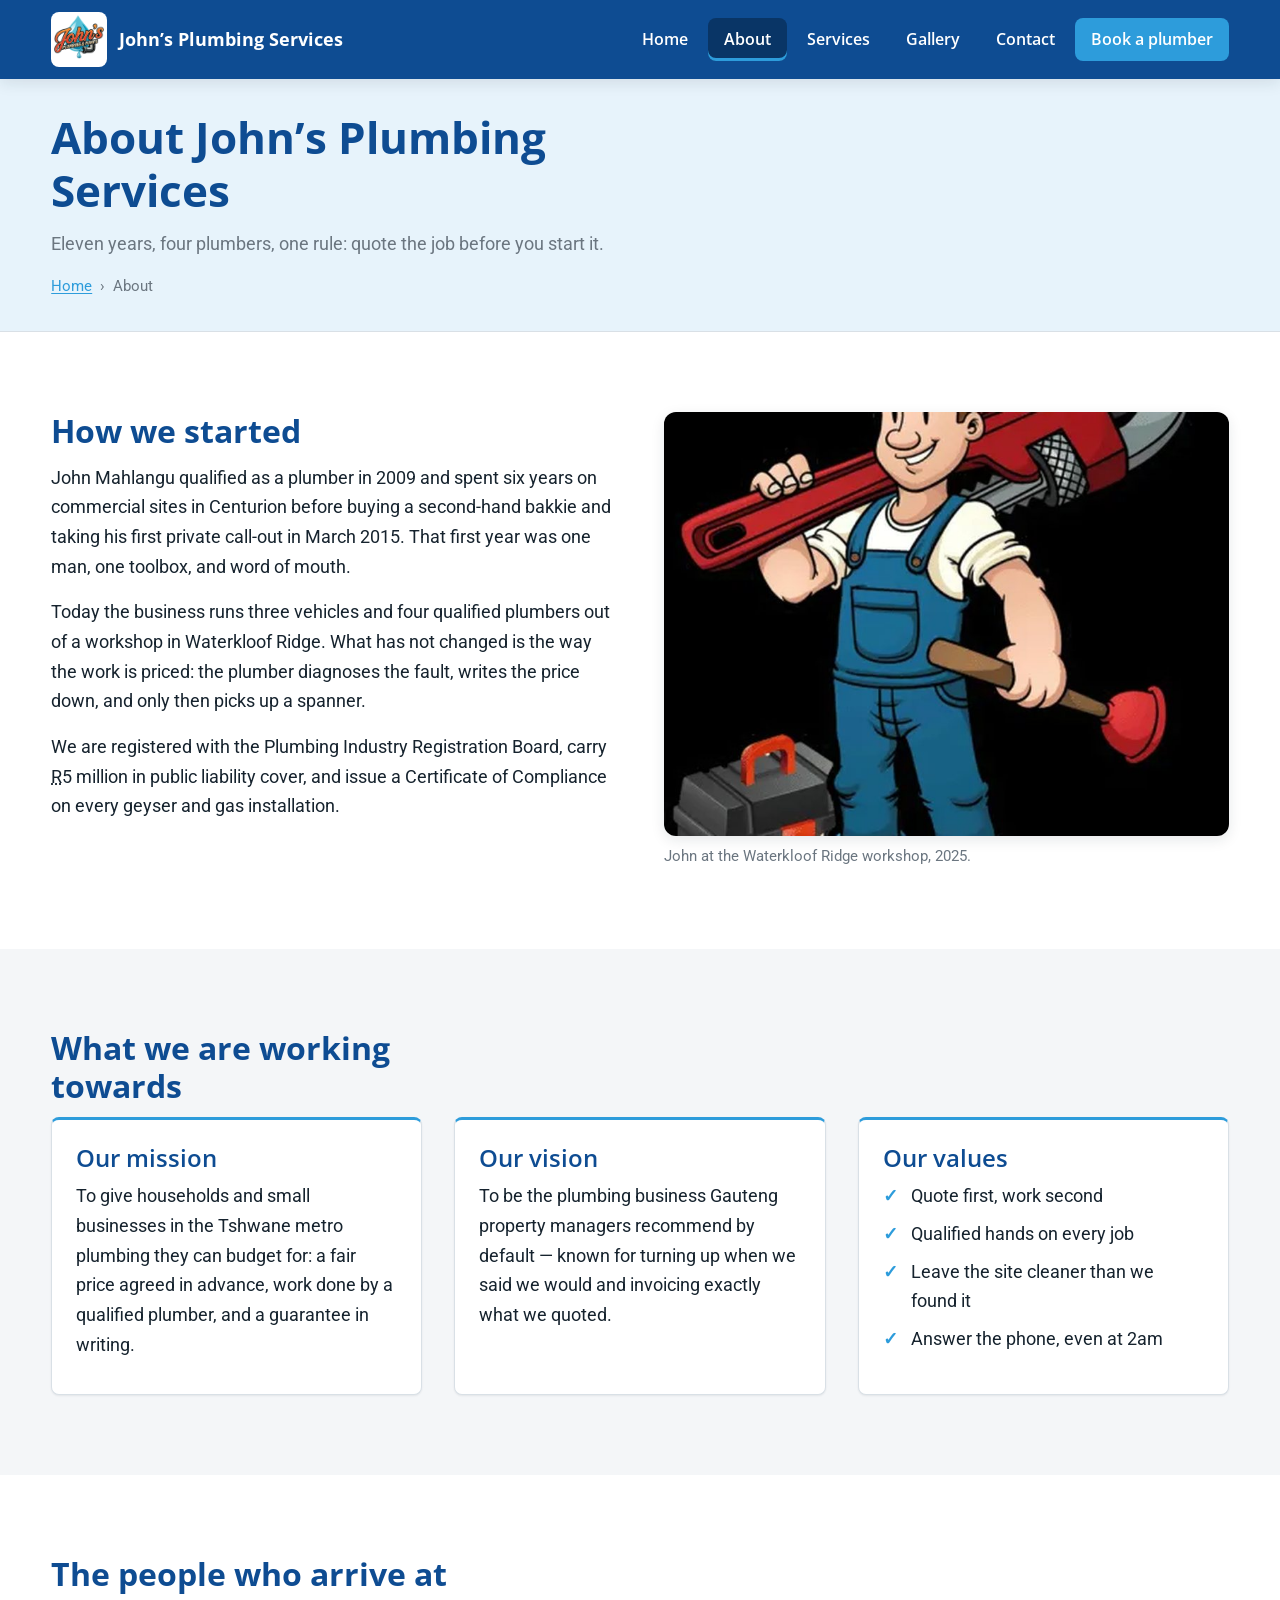
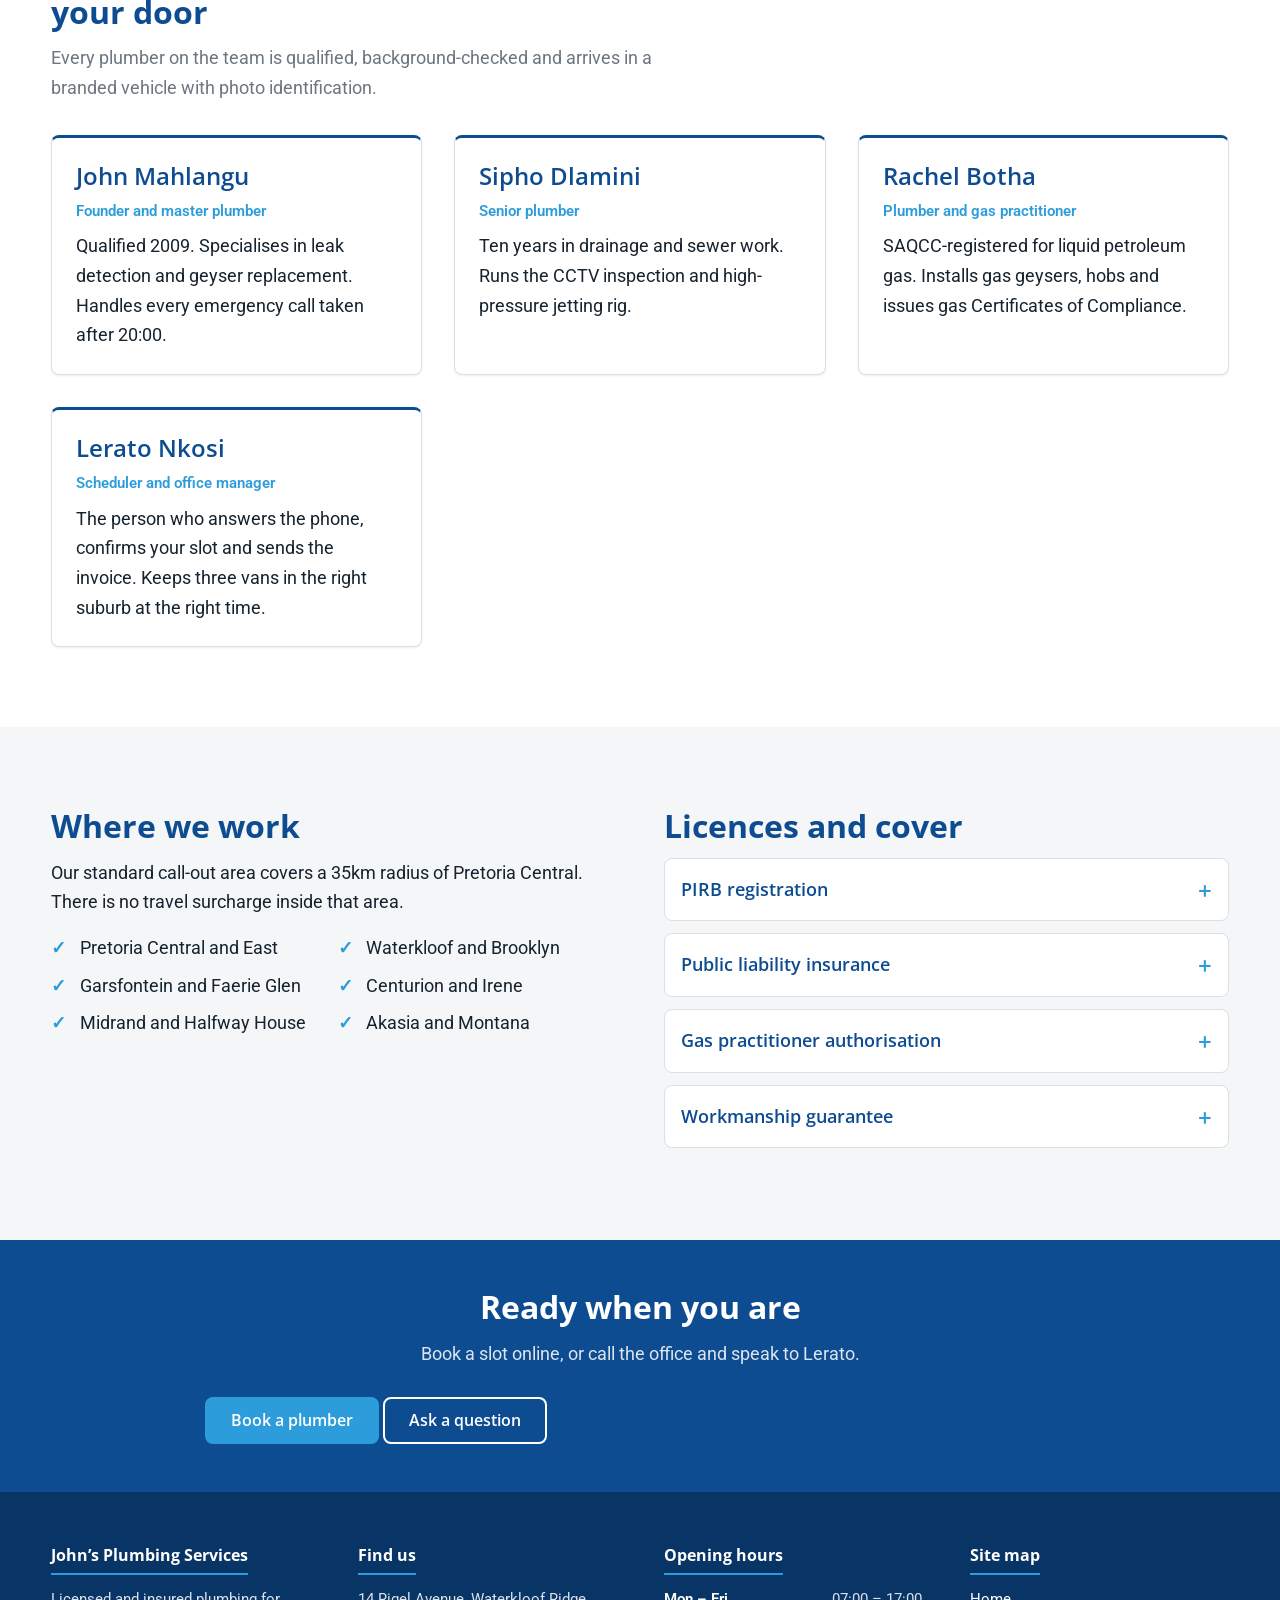
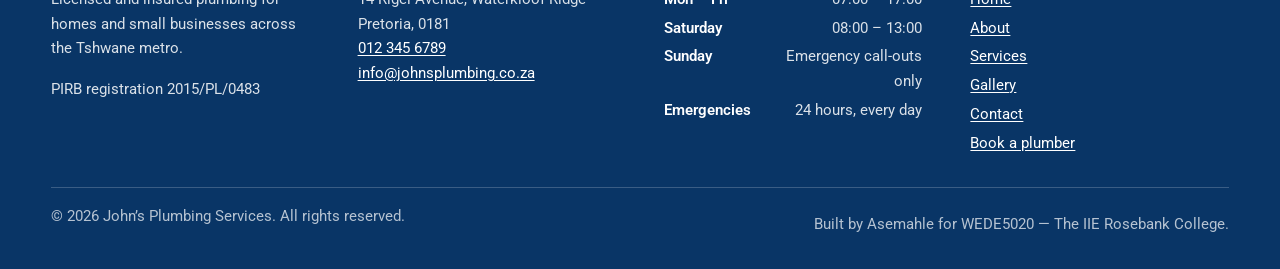
==== about.html @ a4f7cfaf "Fixing File Structure" ====
<!DOCTYPE html>

<html lang="en-ZA">

<head>
  <meta charset="UTF-8">
  <meta name="viewport" content="width=device-width, initial-scale=1.0">

  <!-- Each page gets its OWN description. Duplicate descriptions across pages
       are a common SEO mistake and search engines simply ignore them. -->
  <meta name="description" content="Meet the team behind John's Plumbing Services. A PIRB-registered Pretoria plumbing business trading since 2015, with four qualified plumbers and a written workmanship guarantee.">
  <meta name="keywords" content="about John's Plumbing, PIRB registered plumber, plumbing team Pretoria, qualified plumbers Gauteng">
  <meta name="author" content="John's Plumbing Services">

  <title>About us | John's Plumbing Services</title>

  <link rel="preconnect" href="https://fonts.googleapis.com">
  <link rel="preconnect" href="https://fonts.gstatic.com" crossorigin>
  <link href="https://fonts.googleapis.com/css2?family=Open+Sans:wght@400;600;700&family=Roboto:wght@300;400;500&display=swap" rel="stylesheet">
  <link rel="stylesheet" href="css/style.css">
</head>

<body>

  <a class="skip-link" href="#main-content">Skip to main content</a>

  <!--SITE HEADER-->
  <header class="site-header">
    <div class="wrapper site-header__bar">
      <a class="brand" href="index.html">
        <img class="brand__logo"
             src="images/logo-120.png"
             srcset="images/logo-120.png 120w, images/logo-240.png 240w"
             sizes="(min-width: 48em) 4rem, 3rem"
             width="120" height="118"
             alt="John's Plumbing Services logo">
        <span class="brand__name">John&rsquo;s Plumbing Services</span>
      </a>

      <input class="nav-toggle" type="checkbox" id="nav-toggle">
      <label class="nav-toggle__btn" for="nav-toggle">
        <span class="nav-toggle__bars" aria-hidden="true"></span>
        <span class="nav-toggle__text">Menu</span>
      </label>

      <nav class="site-nav" aria-label="Main navigation">
        <ul class="site-nav__list">
          <li><a class="site-nav__link" href="index.html">Home</a></li>
          <li><a class="site-nav__link is-current" href="about.html" aria-current="page">About</a></li>
          <li><a class="site-nav__link" href="services.html">Services</a></li>
          <li><a class="site-nav__link" href="gallery.html">Gallery</a></li>
          <li><a class="site-nav__link" href="contact.html">Contact</a></li>
          <li><a class="site-nav__link site-nav__link--cta" href="booking.html">Book a plumber</a></li>
        </ul>
      </nav>
    </div>
  </header>

  <main id="main-content">

    <section class="page-head">
      <div class="wrapper">
        <h1 class="page-head__title">About John&rsquo;s Plumbing Services</h1>
        <p class="page-head__lead">
          Eleven years, four plumbers, one rule: quote the job before you start it.
        </p>


        <nav class="breadcrumb" aria-label="Breadcrumb">
          <ol class="breadcrumb__list">
            <li><a href="index.html">Home</a></li>
            <li aria-current="page">About</li>
          </ol>
        </nav>
      </div>
    </section>

    <!--OUR STORY-->
    <section class="section" aria-labelledby="story-heading">
      <div class="wrapper split">

        <div class="split__text">
          <h2 class="section__heading" id="story-heading">How we started</h2>
          <p>
            John Mahlangu qualified as a plumber in 2009 and spent six years on
            commercial sites in Centurion before buying a second-hand bakkie and
            taking his first private call-out in
            <time datetime="2015-03">March 2015</time>. That first year was one man,
            one toolbox, and word of mouth.
          </p>
          <p>
            Today the business runs three vehicles and four qualified plumbers out
            of a workshop in Waterkloof Ridge. What has not changed is the way the
            work is priced: the plumber diagnoses the fault, writes the price down,
            and only then picks up a spanner.
          </p>
          <p>
            We are registered with the Plumbing Industry Registration Board, carry
            <abbr title="Rand">R</abbr>5 million in public liability cover, and issue a
            Certificate of Compliance on every geyser and gas installation.
          </p>
        </div>

        <figure class="split__media">
          <img src="images/about-team-800.jpg"
               srcset="images/about-team-400.jpg 400w,
                       images/about-team-800.jpg 800w"
               sizes="(min-width: 48em) 45vw, 100vw"
               width="800" height="600"
               loading="lazy"
               alt="John Mahlangu preparing pipe fittings at the workshop bench">
          <figcaption>John at the Waterkloof Ridge workshop, 2025.</figcaption>
        </figure>

      </div>
    </section>

    <!--MISSION, VISION, VALUES-->
    <section class="section section--tinted" aria-labelledby="purpose-heading">
      <div class="wrapper">
        <h2 class="section__heading" id="purpose-heading">What we are working towards</h2>

        <div class="card-grid">

          <article class="card">
            <h3 class="card__title">Our mission</h3>
            <p>
              To give households and small businesses in the Tshwane metro plumbing
              they can budget for: a fair price agreed in advance, work done by a
              qualified plumber, and a guarantee in writing.
            </p>
          </article>

          <article class="card">
            <h3 class="card__title">Our vision</h3>
            <p>
              To be the plumbing business Gauteng property managers recommend by
              default &mdash; known for turning up when we said we would and
              invoicing exactly what we quoted.
            </p>
          </article>

          <article class="card">
            <h3 class="card__title">Our values</h3>
            <!-- A list, because these are discrete items rather than prose. -->
            <ul class="tick-list">
              <li>Quote first, work second</li>
              <li>Qualified hands on every job</li>
              <li>Leave the site cleaner than we found it</li>
              <li>Answer the phone, even at 2am</li>
            </ul>
          </article>

        </div>
      </div>
    </section>

    <!-- THE TEAM Each person is an <article> - a self-contained unit of content.-->
    <section class="section" aria-labelledby="team-heading">
      <div class="wrapper">
        <h2 class="section__heading" id="team-heading">The people who arrive at your door</h2>
        <p class="section__intro">
          Every plumber on the team is qualified, background-checked and arrives in a
          branded vehicle with photo identification.
        </p>

        <div class="card-grid">

          <article class="card card--person">
            <h3 class="card__title">John Mahlangu</h3>
            <p class="card__role">Founder and master plumber</p>
            <p>
              Qualified 2009. Specialises in leak detection and geyser replacement.
              Handles every emergency call taken after 20:00.
            </p>
          </article>

          <article class="card card--person">
            <h3 class="card__title">Sipho Dlamini</h3>
            <p class="card__role">Senior plumber</p>
            <p>
              Ten years in drainage and sewer work. Runs the CCTV inspection and
              high-pressure jetting rig.
            </p>
          </article>

          <article class="card card--person">
            <h3 class="card__title">Rachel Botha</h3>
            <p class="card__role">Plumber and gas practitioner</p>
            <p>
              SAQCC-registered for liquid petroleum gas. Installs gas geysers, hobs
              and issues gas Certificates of Compliance.
            </p>
          </article>

          <article class="card card--person">
            <h3 class="card__title">Lerato Nkosi</h3>
            <p class="card__role">Scheduler and office manager</p>
            <p>
              The person who answers the phone, confirms your slot and sends the
              invoice. Keeps three vans in the right suburb at the right time.
            </p>
          </article>

        </div>
      </div>
    </section>

    <!--SERVICE AREA AND CREDENTIALS-->
    <section class="section section--tinted" aria-labelledby="coverage-heading">
      <div class="wrapper split">

        <div class="split__text">
          <h2 class="section__heading" id="coverage-heading">Where we work</h2>
          <p>
            Our standard call-out area covers a 35km radius of Pretoria Central.
            There is no travel surcharge inside that area.
          </p>
          <ul class="tick-list tick-list--columns">
            <li>Pretoria Central and East</li>
            <li>Waterkloof and Brooklyn</li>
            <li>Garsfontein and Faerie Glen</li>
            <li>Centurion and Irene</li>
            <li>Midrand and Halfway House</li>
            <li>Akasia and Montana</li>
          </ul>
        </div>

        <div class="split__text">
          <h2 class="section__heading">Licences and cover</h2>

          <details class="disclosure">
            <summary>PIRB registration</summary>
            <p>
              Registered with the Plumbing Industry Registration Board under number
              2015/PL/0483. This allows us to issue Certificates of Compliance for
              geyser and water installations, which most household insurers require.
            </p>
          </details>

          <details class="disclosure">
            <summary>Public liability insurance</summary>
            <p>
              R5 million cover through Santam. A certificate is available on request
              and is supplied automatically for body corporate and commercial work.
            </p>
          </details>

          <details class="disclosure">
            <summary>Gas practitioner authorisation</summary>
            <p>
              One team member holds SAQCC Gas authorisation, so LP gas installations
              are signed off legally rather than sub-contracted out.
            </p>
          </details>

          <details class="disclosure">
            <summary>Workmanship guarantee</summary>
            <p>
              Labour on every job is guaranteed for 12 months. Parts carry whatever
              warranty the manufacturer supplies, which we register on your behalf.
            </p>
          </details>
        </div>

      </div>
    </section>

    <!--CLOSING CALL TO ACTION-->
    <section class="cta" aria-labelledby="about-cta-heading">
      <div class="wrapper cta__inner">
        <h2 class="cta__heading" id="about-cta-heading">Ready when you are</h2>
        <p class="cta__text">Book a slot online, or call the office and speak to Lerato.</p>
        <p>
          <a class="button button--primary" href="booking.html">Book a plumber</a>
          <a class="button button--ghost" href="contact.html">Ask a question</a>
        </p>
      </div>
    </section>

  </main>

  <!--  SITE FOOTER   -->
  <footer class="site-footer">
    <div class="wrapper site-footer__grid">

      <div class="site-footer__col">
        <h2 class="site-footer__heading">John&rsquo;s Plumbing Services</h2>
        <p>Licensed and insured plumbing for homes and small businesses across the Tshwane metro.</p>
        <p>PIRB registration 2015/PL/0483</p>
      </div>

      <div class="site-footer__col">
        <h2 class="site-footer__heading">Find us</h2>
        <address class="site-footer__address">
          14 Rigel Avenue, Waterkloof Ridge<br>
          Pretoria, 0181<br>
          <a href="tel:+27123456789">012 345 6789</a><br>
          <a href="mailto:info@johnsplumbing.co.za">info@johnsplumbing.co.za</a>
        </address>
      </div>

      <div class="site-footer__col">
        <h2 class="site-footer__heading">Opening hours</h2>
        <dl class="hours">
          <dt>Mon &ndash; Fri</dt><dd>07:00 &ndash; 17:00</dd>
          <dt>Saturday</dt><dd>08:00 &ndash; 13:00</dd>
          <dt>Sunday</dt><dd>Emergency call-outs only</dd>
          <dt>Emergencies</dt><dd>24 hours, every day</dd>
        </dl>
      </div>

      <div class="site-footer__col">
        <h2 class="site-footer__heading">Site map</h2>
        <nav aria-label="Footer navigation">
          <ul class="site-footer__list">
            <li><a href="index.html">Home</a></li>
            <li><a href="about.html">About</a></li>
            <li><a href="services.html">Services</a></li>
            <li><a href="gallery.html">Gallery</a></li>
            <li><a href="contact.html">Contact</a></li>
            <li><a href="booking.html">Book a plumber</a></li>
          </ul>
        </nav>
      </div>

    </div>

    <div class="wrapper site-footer__legal">
      <p><small>&copy; <time datetime="2026">2026</time> John&rsquo;s Plumbing Services. All rights reserved.</small></p>
      <p><small>Built by Asemahle for WEDE5020 &mdash; The IIE Rosebank College.</small></p>
    </div>
  </footer>

</body>
</html>
---- css/style.css ----
@charset "UTF-8";
/* ==========================================================================
   FILE:      css/style.css
   PROJECT:   John's Plumbing Services - WEDE5020 Portfolio of Evidence
   AUTHOR:    Asemahle
   APPROACH:  Mobile first. The styles outside any media query are the phone
              layout. Media queries then ADD the tablet and desktop layouts on
              top, using min-width. Writing it this way means a phone never
              applies desktop rules it cannot use.

   NAMING CONVENTION (used consistently throughout):
     .block             a standalone component          e.g. .card
     .block__element    a part that belongs to a block  e.g. .card__title
     .block--modifier   a variation of a block          e.g. .button--primary
     .is-state          a temporary state               e.g. .is-current
   Everything is lower case and hyphenated. No IDs are used for styling, so
   specificity stays flat and predictable.

   TABLE OF CONTENTS
     01. CSS reset
     02. Design tokens (custom properties)
     03. Base and typography
     04. Layout helpers
     05. Buttons
     06. Site header and navigation
     07. Page head and breadcrumb
     08. Hero
     09. Notices, callouts and CTA bands
     10. Cards, steps, quotes and lists
     11. Services and tables
     12. Gallery
     13. Forms
     14. Site footer
     15. Breakpoint 36em  - large phones
     16. Breakpoint 48em  - tablets (two columns, horizontal nav)
     17. Breakpoint 64em  - desktop (three columns)
     18. Breakpoint 80em  - wide desktop
     19. Accessibility and print
   ========================================================================== */


/* ==========================================================================
   01. CSS RESET
   Browsers ship with their own default margins, paddings and font sizes, and
   they do not agree with each other. Zeroing them first means the site looks
   the same in Chrome, Firefox, Safari and Edge.
   ========================================================================== */

/* Remove every default margin and padding, then opt back in deliberately. */
*,
*::before,
*::after {
  margin: 0;
  padding: 0;
  /* border-box makes width include padding and border, so a box declared as
     50% wide stays 50% wide once padding is added. Without this, responsive
     percentage layouts overflow constantly. */
  box-sizing: border-box;
}

/* Headings inherit size and weight so a component decides how its own
   headings look, rather than fighting the browser default. */
h1, h2, h3, h4, h5, h6 {
  font-size: inherit;
  font-weight: inherit;
}

/* Lists used for navigation should not show bullets. Content lists get their
   markers back explicitly in section 10. */
ul, ol {
  list-style: none;
}

/* Images are inline by default, which leaves a mysterious gap underneath.
   Making them block and max-width:100% is the single most useful responsive
   image rule there is. */
img,
picture,
video,
svg {
  display: block;
  max-width: 100%;
  height: auto;
}

/* Form controls do not inherit fonts by default; make them match the page. */
input,
button,
textarea,
select {
  font: inherit;
  color: inherit;
}

/* Tables collapse their double borders and fill their container. */
table {
  border-collapse: collapse;
  width: 100%;
}

/* Remove the browser's default fieldset border; we style it ourselves. */
fieldset {
  border: 0;
}

html {
  /* Smooth scrolling for the in-page "jump to" links on the services page,
     plus scroll-padding so a jumped-to heading is not hidden behind the
     sticky header. */
  scroll-behavior: smooth;
  scroll-padding-top: 6rem;
  /* 100% of the browser's own font size = 16px by default. Setting it as a
     percentage rather than a fixed pixel value respects a user who has made
     their browser text larger. Every rem below is measured from here. */
  font-size: 100%;
  -webkit-text-size-adjust: 100%;
}


/* ==========================================================================
   02. DESIGN TOKENS
   Every colour, font and spacing value the site uses is declared once here as
   a custom property. Changing the brand blue becomes a one-line edit instead
   of a find-and-replace across 900 lines.
   ========================================================================== */

:root {
  /* --- Brand colours, taken from the approved website proposal ----------- */
  --colour-navy:        #0e4c92;   /* trust, professionalism - primary brand */
  --colour-navy-dark:   #093566;   /* hover states and footer depth         */
  --colour-blue:        #2d9cdb;   /* accent, links, active states          */
  --colour-blue-light:  #e7f3fb;   /* tinted panels                         */
  --colour-white:       #ffffff;
  --colour-grey:        #6b7680;   /* steel grey - secondary text           */
  --colour-grey-light:  #f4f6f8;   /* section backgrounds                   */
  --colour-grey-line:   #d9e0e6;   /* borders and rules                     */
  --colour-ink:         #16232e;   /* body text - softer than pure black    */
  --colour-alert:       #b3261e;   /* emergency and errors                  */
  --colour-alert-tint:  #fdeceb;

  /* --- Typography -------------------------------------------------------- */
  --font-heading: "Open Sans", "Segoe UI", Arial, sans-serif;
  --font-body:    "Roboto", "Helvetica Neue", Arial, sans-serif;

  /* A modular type scale. Every size is in rem so it scales with the user's
     browser setting. clamp() lets a size grow between a minimum and a maximum
     as the viewport widens, which removes several media queries. */
  --size-xs:   0.8125rem;  /* 13px - fine print          */
  --size-sm:   0.9375rem;  /* 15px - captions, hints     */
  --size-base: 1rem;       /* 16px - body text           */
  --size-md:   1.125rem;   /* 18px - lead paragraphs     */
  --size-lg:   clamp(1.25rem, 1.1rem + 0.7vw, 1.5rem);
  --size-xl:   clamp(1.5rem, 1.25rem + 1.2vw, 2rem);
  --size-2xl:  clamp(1.875rem, 1.4rem + 2.2vw, 2.75rem);

  --leading-tight: 1.2;
  --leading-body:  1.65;

  /* --- Spacing scale ----------------------------------------------------- */
  --space-2xs: 0.25rem;
  --space-xs:  0.5rem;
  --space-sm:  0.75rem;
  --space-md:  1rem;
  --space-lg:  1.5rem;
  --space-xl:  2rem;
  --space-2xl: 3rem;
  --space-3xl: 4rem;

  /* --- Layout ------------------------------------------------------------ */
  --wrapper-max: 75rem;     /* 1200px at the default font size */
  --radius-sm:   0.25rem;
  --radius-md:   0.5rem;
  --radius-lg:   0.75rem;

  /* --- Effects ----------------------------------------------------------- */
  --shadow-sm: 0 1px 2px rgba(22, 35, 46, 0.08);
  --shadow-md: 0 4px 14px rgba(22, 35, 46, 0.10);
  --shadow-lg: 0 12px 28px rgba(22, 35, 46, 0.14);
  --transition: 180ms ease;
}


/* ==========================================================================
   03. BASE AND TYPOGRAPHY
   Default styles that apply to the whole site before any component runs.
   ========================================================================== */

body {
  font-family: var(--font-body);
  font-size: var(--size-base);
  line-height: var(--leading-body);
  color: var(--colour-ink);
  background-color: var(--colour-white);
  /* A sticky footer: the body fills at least the viewport height so short
     pages do not leave the footer floating halfway up the screen. */
  min-height: 100vh;
  display: flex;
  flex-direction: column;
}

/* main grows to fill whatever space is left between header and footer. */
main {
  flex: 1 0 auto;
}

/* --- Headings ------------------------------------------------------------
   All headings share one family and a tight line height. Individual sizes are
   set by the component that owns them, so a card title and a page title can
   both be <h3> yet look correctly different. */
h1, h2, h3, h4, h5, h6 {
  font-family: var(--font-heading);
  font-weight: 700;
  line-height: var(--leading-tight);
  color: var(--colour-navy);
  /* Keeps long headings from stretching past a comfortable reading width.
     ch is a relative unit equal to the width of the "0" character. */
  max-width: 26ch;
}

h1 { font-size: var(--size-2xl); }
h2 { font-size: var(--size-xl); }
h3 { font-size: var(--size-lg); font-weight: 600; }
h4 { font-size: var(--size-md); font-weight: 600; }

/* --- Body text ----------------------------------------------------------- */
p {
  margin-bottom: var(--space-md);
  /* Around 65 characters per line is the comfortable reading measure. */
  max-width: 65ch;
}

p:last-child {
  margin-bottom: 0;
}

strong { font-weight: 600; }
em     { font-style: italic; }

small {
  font-size: var(--size-sm);
  color: var(--colour-grey);
}

abbr[title] {
  text-decoration: underline dotted;
  cursor: help;
}

/* --- Links --------------------------------------------------------------- */
a {
  color: var(--colour-blue);
  text-decoration: underline;
  /* Moves the underline clear of descenders like g and y. */
  text-underline-offset: 0.15em;
  transition: color var(--transition);
}

a:hover {
  color: var(--colour-navy);
}

/* :focus-visible shows an outline for keyboard users but not for mouse
   clicks, which is the modern, well-behaved focus style. */
a:focus-visible,
button:focus-visible,
input:focus-visible,
select:focus-visible,
textarea:focus-visible,
summary:focus-visible {
  outline: 3px solid var(--colour-blue);
  outline-offset: 2px;
  border-radius: var(--radius-sm);
}

/* --- Skip link -----------------------------------------------------------
   Sits off-screen until a keyboard user tabs to it, then slides into view. */
.skip-link {
  position: absolute;
  top: -100%;
  left: var(--space-md);
  z-index: 200;
  padding: var(--space-sm) var(--space-md);
  background-color: var(--colour-navy);
  color: var(--colour-white);
  text-decoration: none;
  border-radius: 0 0 var(--radius-md) var(--radius-md);
  transition: top var(--transition);
}

.skip-link:focus {
  top: 0;
  color: var(--colour-white);
}


/* ==========================================================================
   04. LAYOUT HELPERS
   Two small utilities that every section reuses.
   ========================================================================== */

/* .wrapper centres content and stops it stretching to the full width of a
   large monitor, where lines would become unreadably long.
   Width is a percentage so the side gutter scales with the screen. */
.wrapper {
  width: 90%;
  max-width: var(--wrapper-max);
  margin-left: auto;
  margin-right: auto;
}

/* .section is the standard vertical rhythm between blocks of content. */
.section {
  padding-top: var(--space-2xl);
  padding-bottom: var(--space-2xl);
}

.section--tinted {
  background-color: var(--colour-grey-light);
}

.section__heading {
  margin-bottom: var(--space-sm);
}

.section__intro {
  color: var(--colour-grey);
  font-size: var(--size-md);
  margin-bottom: var(--space-xl);
}

.section__more,
.section__note {
  margin-top: var(--space-xl);
}

/* .split is the two-column text-and-media pattern used on About and Gallery.
   It is a single column here (mobile) and becomes two columns at 48em. */
.split {
  display: grid;
  gap: var(--space-xl);
}

.split__media img {
  width: 100%;
  border-radius: var(--radius-lg);
  box-shadow: var(--shadow-md);
}

.split__media figcaption,
.hero__caption {
  margin-top: var(--space-xs);
  font-size: var(--size-sm);
  color: var(--colour-grey);
}


/* ==========================================================================
   05. BUTTONS
   One base class plus three modifiers. Buttons are styled on both <a> and
   <button> so a link and a form control can look identical.
   ========================================================================== */

.button {
  display: inline-block;
  padding: 0.75em 1.5em;         /* em, so padding scales with the font size */
  border: 2px solid transparent;
  border-radius: var(--radius-md);
  font-family: var(--font-heading);
  font-size: var(--size-base);
  font-weight: 600;
  line-height: 1.2;
  text-align: center;
  text-decoration: none;
  cursor: pointer;
  transition: background-color var(--transition),
              color var(--transition),
              border-color var(--transition);
}

.button + .button {
  margin-top: var(--space-sm);
}

.button--primary {
  background-color: var(--colour-navy);
  border-color: var(--colour-navy);
  color: var(--colour-white);
}

.button--primary:hover {
  background-color: var(--colour-navy-dark);
  border-color: var(--colour-navy-dark);
  color: var(--colour-white);
}

.button--ghost {
  background-color: transparent;
  border-color: var(--colour-navy);
  color: var(--colour-navy);
}

.button--ghost:hover {
  background-color: var(--colour-navy);
  color: var(--colour-white);
}

.button--alert {
  background-color: var(--colour-alert);
  border-color: var(--colour-alert);
  color: var(--colour-white);
}

.button--alert:hover {
  background-color: #8c1d17;
  border-color: #8c1d17;
  color: var(--colour-white);
}


/* ==========================================================================
   06. SITE HEADER AND NAVIGATION
   On a phone the menu is hidden behind a button. The button is a <label>
   linked to a hidden checkbox, and the :checked state opens the menu - no
   JavaScript is involved.
   ========================================================================== */

.site-header {
  position: sticky;      /* the header stays visible while the page scrolls */
  top: 0;
  z-index: 100;
  background-color: var(--colour-navy);
  box-shadow: var(--shadow-md);
}

.site-header__bar {
  display: flex;
  flex-wrap: wrap;
  align-items: center;
  justify-content: space-between;
  gap: var(--space-sm);
  padding-top: var(--space-sm);
  padding-bottom: var(--space-sm);
}

/* --- Brand --------------------------------------------------------------- */
.brand {
  display: flex;
  align-items: center;
  gap: var(--space-sm);
  text-decoration: none;
  color: var(--colour-white);
}

.brand__logo {
  width: 3rem;           /* rem keeps the logo in proportion to the text */
  height: auto;
  background-color: var(--colour-white);
  border-radius: var(--radius-md);
  padding: 0.2rem;
}

.brand__name {
  font-family: var(--font-heading);
  font-size: var(--size-base);
  font-weight: 700;
  line-height: 1.15;
  max-width: 9ch;        /* wraps to two short lines on a narrow phone */
}

/* --- The hidden checkbox that stores the open/closed state ---------------- */
.nav-toggle {
  /* Not display:none, because a hidden checkbox must stay focusable for
     keyboard users. Clipping it to a single pixel hides it visually while
     leaving it in the accessibility tree. */
  position: absolute;
  width: 1px;
  height: 1px;
  overflow: hidden;
  clip-path: inset(50%);
  white-space: nowrap;
}

/* --- The hamburger button ------------------------------------------------ */
.nav-toggle__btn {
  display: flex;
  align-items: center;
  gap: var(--space-xs);
  padding: var(--space-xs) var(--space-sm);
  border: 2px solid rgba(255, 255, 255, 0.5);
  border-radius: var(--radius-md);
  color: var(--colour-white);
  font-family: var(--font-heading);
  font-size: var(--size-sm);
  font-weight: 600;
  cursor: pointer;
}

/* The three bars are drawn with one element and two pseudo-elements. */
.nav-toggle__bars,
.nav-toggle__bars::before,
.nav-toggle__bars::after {
  display: block;
  width: 1.25rem;
  height: 2px;
  background-color: currentColor;
  transition: transform var(--transition), background-color var(--transition);
}

.nav-toggle__bars {
  position: relative;
}

.nav-toggle__bars::before,
.nav-toggle__bars::after {
  content: "";
  position: absolute;
  left: 0;
}

.nav-toggle__bars::before { top: -6px; }
.nav-toggle__bars::after  { top:  6px; }

/* When the checkbox is checked, turn the hamburger into a cross.
   The ~ combinator reaches forward from the checkbox to a later sibling. */
.nav-toggle:checked ~ .nav-toggle__btn .nav-toggle__bars {
  background-color: transparent;
}

.nav-toggle:checked ~ .nav-toggle__btn .nav-toggle__bars::before {
  transform: translateY(6px) rotate(45deg);
}

.nav-toggle:checked ~ .nav-toggle__btn .nav-toggle__bars::after {
  transform: translateY(-6px) rotate(-45deg);
}

/* Show the focus ring on the label when the hidden checkbox is focused. */
.nav-toggle:focus-visible ~ .nav-toggle__btn {
  outline: 3px solid var(--colour-white);
  outline-offset: 2px;
}

/* --- The menu itself: closed by default on mobile ------------------------- */
.site-nav {
  /* flex-basis 100% forces the nav onto its own line below the brand. */
  flex-basis: 100%;
  display: none;
}

.nav-toggle:checked ~ .site-nav {
  display: block;
}

.site-nav__list {
  display: flex;
  flex-direction: column;       /* SINGLE COLUMN stack on small screens */
  gap: var(--space-2xs);
  padding-top: var(--space-sm);
  padding-bottom: var(--space-sm);
  border-top: 1px solid rgba(255, 255, 255, 0.25);
}

.site-nav__link {
  display: block;
  padding: var(--space-sm) var(--space-md);
  border-radius: var(--radius-md);
  color: var(--colour-white);
  font-family: var(--font-heading);
  font-weight: 600;
  text-decoration: none;
  transition: background-color var(--transition);
}

.site-nav__link:hover {
  background-color: var(--colour-navy-dark);
  color: var(--colour-white);
}

/* The current page is marked with a bar as well as a background colour, so it
   is still obvious to a colour-blind user. */
.site-nav__link.is-current {
  background-color: var(--colour-navy-dark);
  box-shadow: inset 3px 0 0 var(--colour-blue);
  color: var(--colour-white);
}

/* The booking link is the primary action, so it is visually promoted. */
.site-nav__link--cta {
  background-color: var(--colour-blue);
  color: var(--colour-white);
}

.site-nav__link--cta:hover {
  background-color: var(--colour-white);
  color: var(--colour-navy);
}


/* ==========================================================================
   07. PAGE HEAD AND BREADCRUMB
   The banner that opens every page except the home page.
   ========================================================================== */

.page-head {
  background-color: var(--colour-blue-light);
  padding-top: var(--space-xl);
  padding-bottom: var(--space-xl);
  border-bottom: 1px solid var(--colour-grey-line);
}

.page-head__title {
  max-width: 20ch;
}

.page-head__lead {
  margin-top: var(--space-sm);
  font-size: var(--size-md);
  color: var(--colour-grey);
}

.breadcrumb {
  margin-top: var(--space-md);
}

.breadcrumb__list {
  display: flex;
  flex-wrap: wrap;
  gap: var(--space-xs);
  font-size: var(--size-sm);
  color: var(--colour-grey);
}

/* A separator drawn in CSS rather than typed into the HTML, because it is
   decoration and should not be read aloud by a screen reader. */
.breadcrumb__list li + li::before {
  content: "\203A";           /* a single right angle quote */
  margin-right: var(--space-xs);
  color: var(--colour-grey);
}


/* ==========================================================================
   08. HERO
   Stacked on mobile; becomes a two-column grid at 64em.
   ========================================================================== */

.hero {
  background: linear-gradient(180deg, var(--colour-blue-light), var(--colour-white));
  padding-top: var(--space-2xl);
  padding-bottom: var(--space-2xl);
}

.hero__grid {
  display: grid;
  gap: var(--space-xl);
  align-items: center;
}

.hero__heading {
  max-width: 18ch;
}

.hero__lead {
  margin-top: var(--space-md);
  font-size: var(--size-md);
  color: var(--colour-grey);
}

.hero__actions {
  margin-top: var(--space-lg);
  display: flex;
  flex-direction: column;
  gap: var(--space-sm);
  max-width: none;
}

/* Reset the stacking margin from .button + .button inside this flex row. */
.hero__actions .button + .button {
  margin-top: 0;
}

.hero__trust {
  margin-top: var(--space-lg);
  display: grid;
  gap: var(--space-xs);
  font-size: var(--size-sm);
  color: var(--colour-navy);
}

.hero__trust li {
  padding-left: 1.5em;
  position: relative;
}

.hero__trust li::before {
  content: "\2713";           /* tick mark */
  position: absolute;
  left: 0;
  color: var(--colour-blue);
  font-weight: 700;
}

.hero__media img {
  width: 100%;
  border-radius: var(--radius-lg);
  box-shadow: var(--shadow-lg);
}


/* ==========================================================================
   09. NOTICES, CALLOUTS AND CTA BANDS
   ========================================================================== */

.notice {
  background-color: var(--colour-alert-tint);
  border-top: 1px solid #f3c9c6;
  border-bottom: 1px solid #f3c9c6;
  padding-top: var(--space-lg);
  padding-bottom: var(--space-lg);
}

.notice__inner {
  display: grid;
  gap: var(--space-md);
  align-items: center;
}

.notice__text {
  color: #7a1a14;
  max-width: 60ch;
}

.callout {
  margin-top: var(--space-lg);
  padding: var(--space-lg);
  background-color: var(--colour-blue-light);
  border-left: 4px solid var(--colour-blue);
  border-radius: 0 var(--radius-md) var(--radius-md) 0;
}

.callout__title {
  margin-bottom: var(--space-xs);
  font-size: var(--size-base);
}

.cta {
  background-color: var(--colour-navy);
  padding-top: var(--space-2xl);
  padding-bottom: var(--space-2xl);
  color: var(--colour-white);
}

.cta__inner {
  text-align: center;
}

.cta__heading {
  color: var(--colour-white);
  max-width: 24ch;
  margin-left: auto;
  margin-right: auto;
}

.cta__text {
  margin-top: var(--space-sm);
  margin-left: auto;
  margin-right: auto;
  color: rgba(255, 255, 255, 0.85);
}

/* Inside the dark band the ghost button needs light borders to stay legible. */
.cta .button--ghost {
  border-color: var(--colour-white);
  color: var(--colour-white);
}

.cta .button--ghost:hover {
  background-color: var(--colour-white);
  color: var(--colour-navy);
}

.cta .button--primary {
  background-color: var(--colour-blue);
  border-color: var(--colour-blue);
}

.cta .button--primary:hover {
  background-color: var(--colour-white);
  color: var(--colour-navy);
}


/* ==========================================================================
   10. CARDS, STEPS, QUOTES AND LISTS
   .card-grid is the main multi-column device on the site. It is ONE column
   here and gains columns at the 48em and 64em breakpoints.
   ========================================================================== */

.card-grid {
  display: grid;
  grid-template-columns: 1fr;      /* SINGLE COLUMN on phones */
  gap: var(--space-lg);
}

.card {
  padding: var(--space-lg);
  background-color: var(--colour-white);
  border: 1px solid var(--colour-grey-line);
  border-top: 3px solid var(--colour-blue);
  border-radius: var(--radius-md);
  box-shadow: var(--shadow-sm);
  transition: box-shadow var(--transition);
}

.card:hover {
  box-shadow: var(--shadow-md);
}

.card__title {
  margin-bottom: var(--space-xs);
}

.card__role {
  font-size: var(--size-sm);
  font-weight: 600;
  color: var(--colour-blue);
  margin-bottom: var(--space-xs);
}

.card__meta {
  margin-top: var(--space-md);
  font-size: var(--size-sm);
  color: var(--colour-grey);
}

.card__link {
  display: inline-block;
  margin-top: var(--space-sm);
  font-weight: 600;
}

.card--person {
  border-top-color: var(--colour-navy);
}

/* --- Ordered process steps ------------------------------------------------
   The numbers are genuine sequence information, so an <ol> is used and the
   counter is styled rather than replaced. */
.steps {
  counter-reset: step;
  display: grid;
  gap: var(--space-lg);
}

.steps__item {
  counter-increment: step;
  position: relative;
  padding-left: 3rem;
}

.steps__item::before {
  content: counter(step);
  position: absolute;
  left: 0;
  top: 0;
  width: 2.25rem;
  height: 2.25rem;
  display: grid;
  place-items: center;
  border-radius: 50%;
  background-color: var(--colour-navy);
  color: var(--colour-white);
  font-family: var(--font-heading);
  font-weight: 700;
}

.steps__title {
  margin-bottom: var(--space-2xs);
  font-size: var(--size-base);
}

.steps--compact {
  gap: var(--space-md);
}

/* --- Quotations ----------------------------------------------------------- */
.quote {
  padding: var(--space-lg);
  background-color: var(--colour-grey-light);
  border-left: 4px solid var(--colour-blue);
  border-radius: 0 var(--radius-md) var(--radius-md) 0;
}

.quote__body p {
  font-size: var(--size-md);
  font-style: italic;
}

.quote__source {
  margin-top: var(--space-md);
  font-size: var(--size-sm);
  color: var(--colour-grey);
}

.quote__source cite {
  font-style: normal;
  font-weight: 600;
  color: var(--colour-navy);
}

/* --- Tick and cross lists -------------------------------------------------- */
.tick-list {
  display: grid;
  gap: var(--space-xs);
  margin-bottom: var(--space-md);
}

.tick-list li {
  position: relative;
  padding-left: 1.6em;
}

.tick-list li::before {
  content: "\2713";
  position: absolute;
  left: 0;
  color: var(--colour-blue);
  font-weight: 700;
}

.tick-list--cross li::before {
  content: "\2715";
  color: var(--colour-alert);
}

/* --- Native disclosure widget ---------------------------------------------- */
.disclosure {
  border: 1px solid var(--colour-grey-line);
  border-radius: var(--radius-md);
  background-color: var(--colour-white);
  margin-bottom: var(--space-sm);
}

.disclosure summary {
  padding: var(--space-md);
  font-family: var(--font-heading);
  font-weight: 600;
  color: var(--colour-navy);
  cursor: pointer;
  list-style: none;          /* hide the default triangle */
  display: flex;
  justify-content: space-between;
  align-items: center;
  gap: var(--space-sm);
}

/* Safari uses a proprietary pseudo-element for the triangle. */
.disclosure summary::-webkit-details-marker {
  display: none;
}

/* Draw our own plus sign that becomes a minus when the panel is open. */
.disclosure summary::after {
  content: "+";
  font-size: 1.5rem;
  line-height: 1;
  color: var(--colour-blue);
}

.disclosure[open] summary::after {
  content: "\2212";          /* true minus sign */
}

.disclosure p {
  padding: 0 var(--space-md) var(--space-md);
}


/* ==========================================================================
   11. SERVICES AND TABLES
   ========================================================================== */

.jump-nav {
  background-color: var(--colour-navy-dark);
  padding-top: var(--space-md);
  padding-bottom: var(--space-md);
  color: var(--colour-white);
}

.jump-nav__heading {
  font-size: var(--size-sm);
  color: rgba(255, 255, 255, 0.75);
  margin-bottom: var(--space-xs);
}

.jump-nav__list {
  display: flex;
  flex-wrap: wrap;
  gap: var(--space-xs) var(--space-md);
}

.jump-nav__list a {
  color: var(--colour-white);
  font-size: var(--size-sm);
  font-weight: 600;
}

.jump-nav__list a:hover {
  color: var(--colour-blue);
}

/* --- A single service block ------------------------------------------------ */
.service {
  padding-top: var(--space-xl);
  padding-bottom: var(--space-xl);
  border-top: 1px solid var(--colour-grey-line);
  /* scroll-margin stops the sticky header covering the heading when a jump
     link lands on it. */
  scroll-margin-top: 6rem;
}

.service:first-of-type {
  border-top: 0;
  padding-top: 0;
}

.service__title {
  margin-bottom: var(--space-2xs);
}

.service__price {
  display: inline-block;
  margin-bottom: var(--space-md);
  padding: var(--space-2xs) var(--space-sm);
  background-color: var(--colour-blue-light);
  border-radius: var(--radius-sm);
  font-size: var(--size-sm);
  font-weight: 600;
  color: var(--colour-navy);
}

.service__sub {
  margin-top: var(--space-md);
  margin-bottom: var(--space-xs);
  font-size: var(--size-base);
  color: var(--colour-grey);
}

.service__note {
  margin-top: var(--space-md);
  padding: var(--space-sm) var(--space-md);
  background-color: var(--colour-alert-tint);
  border-radius: var(--radius-sm);
  font-size: var(--size-sm);
}

/* --- Price table -----------------------------------------------------------
   Wrapped in .table-scroll so a wide table scrolls sideways inside its own box
   on a phone instead of breaking the whole page layout. */
.table-scroll {
  overflow-x: auto;
  border: 1px solid var(--colour-grey-line);
  border-radius: var(--radius-md);
  background-color: var(--colour-white);
}

.price-table {
  min-width: 34rem;          /* forces the scroll rather than crushing columns */
  font-size: var(--size-sm);
}

.price-table caption {
  padding: var(--space-md);
  text-align: left;
  font-weight: 600;
  color: var(--colour-grey);
}

.price-table th,
.price-table td {
  padding: var(--space-sm) var(--space-md);
  text-align: left;
  border-bottom: 1px solid var(--colour-grey-line);
  vertical-align: top;
}

.price-table thead th {
  background-color: var(--colour-navy);
  color: var(--colour-white);
  font-family: var(--font-heading);
  white-space: nowrap;
}

.price-table tbody th {
  font-weight: 600;
  color: var(--colour-navy);
}

/* Zebra striping makes a long row easier to follow across four columns. */
.price-table tbody tr:nth-child(even) {
  background-color: var(--colour-grey-light);
}

.price-table tbody tr:last-child th,
.price-table tbody tr:last-child td {
  border-bottom: 0;
}


/* ==========================================================================
   12. GALLERY
   ========================================================================== */

.gallery-grid {
  display: grid;
  grid-template-columns: 1fr;     /* SINGLE COLUMN on phones */
  gap: var(--space-lg);
}

.gallery__item {
  background-color: var(--colour-white);
  border: 1px solid var(--colour-grey-line);
  border-radius: var(--radius-md);
  overflow: hidden;               /* clips the image to the rounded corners */
  box-shadow: var(--shadow-sm);
  transition: box-shadow var(--transition);
}

.gallery__item:hover {
  box-shadow: var(--shadow-md);
}

.gallery__item img {
  width: 100%;
  /* aspect-ratio keeps every tile the same shape whatever the source photo,
     so the grid stays even. object-fit crops rather than squashes. */
  aspect-ratio: 3 / 2;
  object-fit: cover;
}

.gallery__caption {
  padding: var(--space-md);
  color: var(--colour-ink);
  font-size: var(--size-base);
  margin-top: 0;
}

.gallery__title {
  font-size: var(--size-base);
  margin-bottom: var(--space-2xs);
}

.gallery__meta {
  margin-top: var(--space-xs);
  font-size: var(--size-sm);
  color: var(--colour-grey);
}


/* ==========================================================================
   13. FORMS
   Single column on mobile. Paired fields sit side by side from 48em upwards.
   ========================================================================== */

.form {
  padding: var(--space-lg);
  background-color: var(--colour-white);
  border: 1px solid var(--colour-grey-line);
  border-radius: var(--radius-lg);
  box-shadow: var(--shadow-sm);
}

.form__intro {
  color: var(--colour-grey);
  font-size: var(--size-sm);
  margin-bottom: var(--space-lg);
}

.form__group {
  padding-bottom: var(--space-lg);
  margin-bottom: var(--space-lg);
  border-bottom: 1px solid var(--colour-grey-line);
}

.form__group:last-of-type {
  border-bottom: 0;
  margin-bottom: 0;
}

.form__legend {
  font-family: var(--font-heading);
  font-size: var(--size-md);
  font-weight: 700;
  color: var(--colour-navy);
  margin-bottom: var(--space-md);
}

/* --- A single field ------------------------------------------------------- */
.field {
  margin-bottom: var(--space-md);
  max-width: none;            /* override the 65ch limit that <p> inherits */
}

.field__label {
  display: block;
  margin-bottom: var(--space-2xs);
  font-weight: 600;
  font-size: var(--size-sm);
  color: var(--colour-navy);
}

.field__input {
  /* 100% width so the control always fills its column, at any screen size. */
  width: 100%;
  padding: 0.7em 0.85em;
  border: 2px solid var(--colour-grey-line);
  border-radius: var(--radius-md);
  background-color: var(--colour-white);
  /* 1rem = 16px, which is the minimum that stops iOS Safari zooming in when
     a field receives focus. Never set form text below 1rem. */
  font-size: var(--size-base);
  transition: border-color var(--transition), box-shadow var(--transition);
}

.field__input:hover {
  border-color: var(--colour-grey);
}

.field__input:focus {
  border-color: var(--colour-blue);
  box-shadow: 0 0 0 3px rgba(45, 156, 219, 0.2);
  outline: none;
}

.field__input--area {
  resize: vertical;           /* users can grow it, but not break the layout */
  min-height: 7rem;
}

.field__hint {
  display: block;
  margin-top: var(--space-2xs);
  font-size: var(--size-xs);
  color: var(--colour-grey);
}

/* Native validation feedback.
   :user-invalid only matches AFTER the user has interacted with the field and
   left it, so an empty form does not greet the visitor in red. Using plain
   :invalid here would flag every required field before anything was typed. */
.field__input:user-invalid {
  border-color: var(--colour-alert);
  background-color: var(--colour-alert-tint);
}

/* --- Checkbox and radio rows ---------------------------------------------- */
.field--check {
  display: flex;
  align-items: flex-start;
  gap: var(--space-sm);
}

.field__check {
  width: 1.15rem;
  height: 1.15rem;
  margin-top: 0.2rem;
  flex-shrink: 0;
  accent-color: var(--colour-navy);
}

.field__label--inline {
  margin-bottom: 0;
  font-weight: 400;
  font-size: var(--size-sm);
  color: var(--colour-ink);
}

.field-set-inner {
  margin-bottom: var(--space-md);
}

.radio-row {
  display: flex;
  flex-direction: column;
  gap: var(--space-xs);
  margin-top: var(--space-2xs);
}

.radio {
  display: flex;
  align-items: center;
  gap: var(--space-xs);
}

.radio input {
  width: 1.15rem;
  height: 1.15rem;
  accent-color: var(--colour-navy);
}

.radio label {
  font-size: var(--size-sm);
}

/* --- Field rows: two fields side by side from 48em ------------------------- */
.field-row {
  display: grid;
  grid-template-columns: 1fr;     /* stacked on phones */
  gap: var(--space-md);
}

.form__actions {
  display: flex;
  flex-direction: column;
  gap: var(--space-sm);
  margin-top: var(--space-lg);
  max-width: none;
}

.form__actions .button + .button {
  margin-top: 0;
}

.form__footnote {
  margin-top: var(--space-md);
}

/* --- Contact and booking page layouts -------------------------------------- */
.contact-layout,
.booking-layout {
  display: grid;
  gap: var(--space-xl);
}

.contact-card {
  padding: var(--space-md);
  margin-bottom: var(--space-md);
  background-color: var(--colour-grey-light);
  border-radius: var(--radius-md);
  font-style: normal;          /* <address> is italic by default; remove it */
}

.contact-card--alert {
  background-color: var(--colour-alert-tint);
  border-left: 4px solid var(--colour-alert);
}

.contact-card__title {
  font-size: var(--size-base);
  margin-bottom: var(--space-xs);
  margin-top: var(--space-lg);
}

.contact-card .contact-card__title {
  margin-top: 0;
}

.contact-card--alert a {
  font-size: var(--size-lg);
  font-weight: 700;
  color: var(--colour-alert);
}

.map-placeholder {
  margin-top: var(--space-lg);
}

.map-placeholder__box {
  display: grid;
  place-items: center;
  /* A percentage height would collapse here because the parent has no fixed
     height, so a minimum height in rem is the reliable choice. */
  min-height: 12rem;
  background-color: var(--colour-blue-light);
  border: 2px dashed var(--colour-blue);
  border-radius: var(--radius-md);
  color: var(--colour-navy);
  text-align: center;
  padding: var(--space-md);
}

.map-placeholder figcaption {
  margin-top: var(--space-xs);
  font-size: var(--size-sm);
  color: var(--colour-grey);
}


/* ==========================================================================
   14. SITE FOOTER
   ========================================================================== */

.site-footer {
  margin-top: auto;               /* pins the footer to the bottom */
  background-color: var(--colour-navy-dark);
  color: rgba(255, 255, 255, 0.85);
  padding-top: var(--space-2xl);
  padding-bottom: var(--space-lg);
}

.site-footer__grid {
  display: grid;
  grid-template-columns: 1fr;     /* SINGLE COLUMN on phones */
  gap: var(--space-xl);
}

.site-footer__heading {
  font-size: var(--size-base);
  color: var(--colour-white);
  margin-bottom: var(--space-sm);
  padding-bottom: var(--space-xs);
  border-bottom: 2px solid var(--colour-blue);
  display: inline-block;
}

.site-footer p,
.site-footer address {
  font-size: var(--size-sm);
  font-style: normal;
  color: rgba(255, 255, 255, 0.85);
}

.site-footer a {
  color: var(--colour-white);
  text-decoration: underline;
}

.site-footer a:hover {
  color: var(--colour-blue);
}

.site-footer__list {
  display: grid;
  gap: var(--space-2xs);
  font-size: var(--size-sm);
}

/* The opening-hours description list: label on the left, value on the right. */
.hours {
  display: grid;
  grid-template-columns: auto 1fr;
  gap: var(--space-2xs) var(--space-md);
  font-size: var(--size-sm);
}

.hours dt {
  font-weight: 600;
  color: var(--colour-white);
}

.hours dd {
  text-align: right;
}

/* A light variant for use on the white contact page. */
.hours--light dt { color: var(--colour-navy); }
.hours--light dd { color: var(--colour-grey); }

.site-footer__legal {
  margin-top: var(--space-xl);
  padding-top: var(--space-md);
  border-top: 1px solid rgba(255, 255, 255, 0.2);
  display: grid;
  gap: var(--space-2xs);
}

.site-footer__legal small {
  color: rgba(255, 255, 255, 0.7);
}


/* ==========================================================================
   15. BREAKPOINT: 36em / 576px - LARGE PHONES
   The first real change: buttons sit side by side instead of stacking, and
   the footer splits into two columns.
   ========================================================================== */

@media screen and (min-width: 36em) {

  .hero__actions,
  .form__actions {
    flex-direction: row;
    flex-wrap: wrap;
  }

  .hero__trust {
    grid-template-columns: repeat(2, 1fr);
  }

  .site-footer__grid {
    grid-template-columns: repeat(2, 1fr);   /* TWO COLUMNS */
  }

  .notice__inner {
    grid-template-columns: 1fr auto;
    gap: var(--space-lg);
  }

}


/* ==========================================================================
   16. BREAKPOINT: 48em / 768px - TABLETS
   The most significant breakpoint. The hamburger disappears and the menu
   becomes a horizontal bar; card grids become two columns; paired form fields
   sit side by side.
   ========================================================================== */

@media screen and (min-width: 48em) {

  /* --- Navigation becomes horizontal ------------------------------------- */
  .nav-toggle__btn {
    display: none;             /* no hamburger needed at this width */
  }

  .site-nav {
    flex-basis: auto;          /* stop forcing a new line */
    display: block;            /* always visible, whatever the checkbox says */
  }

  .site-nav__list {
    flex-direction: row;       /* MULTI-COLUMN: links laid out in a row */
    align-items: center;
    gap: var(--space-2xs);
    padding-top: 0;
    padding-bottom: 0;
    border-top: 0;
  }

  .site-nav__link {
    padding: var(--space-xs) var(--space-sm);
    font-size: var(--size-sm);
  }

  /* On a horizontal bar an underline reads better than a left bar. */
  .site-nav__link.is-current {
    box-shadow: inset 0 -3px 0 var(--colour-blue);
  }

  .brand__logo {
    width: 3.5rem;
  }

  .brand__name {
    font-size: var(--size-md);
    max-width: none;
  }

  /* --- Typography grows slightly ----------------------------------------- */
  body {
    font-size: 1.0625rem;      /* 17px - easier reading on a wider measure */
  }

  /* --- Layout: two columns ----------------------------------------------- */
  .section {
    padding-top: var(--space-3xl);
    padding-bottom: var(--space-3xl);
  }

  .card-grid {
    grid-template-columns: repeat(2, 1fr);
  }

  .gallery-grid {
    grid-template-columns: repeat(2, 1fr);
  }

  .split {
    grid-template-columns: repeat(2, 1fr);
    gap: var(--space-2xl);
    align-items: start;
  }

  .steps {
    grid-template-columns: repeat(2, 1fr);
    gap: var(--space-xl);
  }

  .field-row {
    grid-template-columns: repeat(2, 1fr);
  }

  .radio-row {
    flex-direction: row;
    flex-wrap: wrap;
    gap: var(--space-md);
  }

  /* The stacked variant stays stacked even here, because its labels are long. */
  .radio-row--stack {
    flex-direction: column;
    gap: var(--space-xs);
  }

  .form {
    padding: var(--space-xl);
  }

  .tick-list--columns {
    grid-template-columns: repeat(2, 1fr);
  }

  .site-footer__grid {
    grid-template-columns: repeat(2, 1fr);
    gap: var(--space-2xl);
  }

  .site-footer__legal {
    grid-template-columns: 1fr auto;
    align-items: center;
  }

}


/* ==========================================================================
   17. BREAKPOINT: 64em / 1024px - DESKTOP
   Three-column card grids, the hero splits into text and image side by side,
   and the contact and booking pages become two-column layouts.
   ========================================================================== */

@media screen and (min-width: 64em) {

  /* --- Hero becomes two columns, text slightly wider than the photo ------- */
  .hero {
    padding-top: var(--space-3xl);
    padding-bottom: var(--space-3xl);
  }

  .hero__grid {
    /* Percentages rather than fr so the split is explicit and easy to adjust. */
    grid-template-columns: 48% 1fr;
    gap: var(--space-2xl);
  }

  /* --- Three-column grids ------------------------------------------------- */
  .card-grid {
    grid-template-columns: repeat(3, 1fr);
    gap: var(--space-xl);
  }

  .gallery-grid {
    grid-template-columns: repeat(3, 1fr);
    gap: var(--space-xl);
  }

  .steps {
    grid-template-columns: repeat(4, 1fr);
  }

  /* The booking sidebar keeps its steps stacked even on desktop. */
  .booking-aside .steps {
    grid-template-columns: 1fr;
  }

  /* --- Asymmetric page layouts -------------------------------------------- */
  .contact-layout {
    /* Details take about 40%, the form takes the rest. */
    grid-template-columns: 40% 1fr;
    gap: var(--space-2xl);
    align-items: start;
  }

  .booking-layout {
    /* The form is the priority, so it gets the larger share. */
    grid-template-columns: 1fr 32%;
    gap: var(--space-2xl);
    align-items: start;
  }

  /* The sidebar follows the page as the long form scrolls. */
  .booking-aside {
    position: sticky;
    top: 7rem;
  }

  /* --- Four-column footer -------------------------------------------------- */
  .site-footer__grid {
    grid-template-columns: repeat(4, 1fr);
  }

  /* --- Nav links can breathe ----------------------------------------------- */
  .site-nav__link {
    padding: var(--space-xs) var(--space-md);
    font-size: var(--size-base);
  }

  /* --- The price table no longer needs to scroll ---------------------------- */
  .price-table {
    min-width: 0;
    font-size: var(--size-base);
  }

  /* --- Services can use a slightly wider measure ---------------------------- */
  .service p,
  .service ul {
    max-width: 70ch;
  }

}


/* ==========================================================================
   18. BREAKPOINT: 80em / 1280px - WIDE DESKTOP
   Small refinements only. The content width is already capped by .wrapper, so
   the job here is to stop the page feeling empty rather than to rearrange it.
   ========================================================================== */

@media screen and (min-width: 80em) {

  body {
    font-size: 1.125rem;       /* 18px on large screens */
  }

  .wrapper {
    width: 92%;
  }

  .section {
    padding-top: 5rem;
    padding-bottom: 5rem;
  }

  .hero__grid {
    grid-template-columns: 45% 1fr;
  }

}


/* ==========================================================================
   19. ACCESSIBILITY AND PRINT
   ========================================================================== */

/* Respect a user who has asked their operating system to reduce motion.
   Everyone else keeps the transitions. */
@media (prefers-reduced-motion: reduce) {
  html {
    scroll-behavior: auto;
  }

  *,
  *::before,
  *::after {
    animation-duration: 0.01ms !important;
    animation-iteration-count: 1 !important;
    transition-duration: 0.01ms !important;
  }
}

/* Users who set a high-contrast preference get heavier borders. */
@media (prefers-contrast: more) {
  .card,
  .field__input,
  .disclosure {
    border-width: 2px;
    border-color: var(--colour-navy);
  }
}

/* A printed page does not need navigation, buttons or shadows, and dark
   backgrounds waste a great deal of ink. */
@media print {
  .site-header,
  .site-nav,
  .jump-nav,
  .notice,
  .cta,
  .skip-link,
  .form__actions,
  .map-placeholder {
    display: none;
  }

  body {
    font-size: 11pt;
    color: #000;
    background: #fff;
  }

  .card,
  .form,
  .gallery__item,
  .table-scroll {
    box-shadow: none;
    border: 1px solid #999;
    break-inside: avoid;
  }

  /* Print the destination of every link, since a printed link cannot be
     clicked. attr() pulls the value straight out of the href attribute. */
  a[href^="http"]::after,
  a[href^="mailto"]::after,
  a[href^="tel"]::after {
    content: " (" attr(href) ")";
    font-size: 9pt;
    color: #555;
  }
}
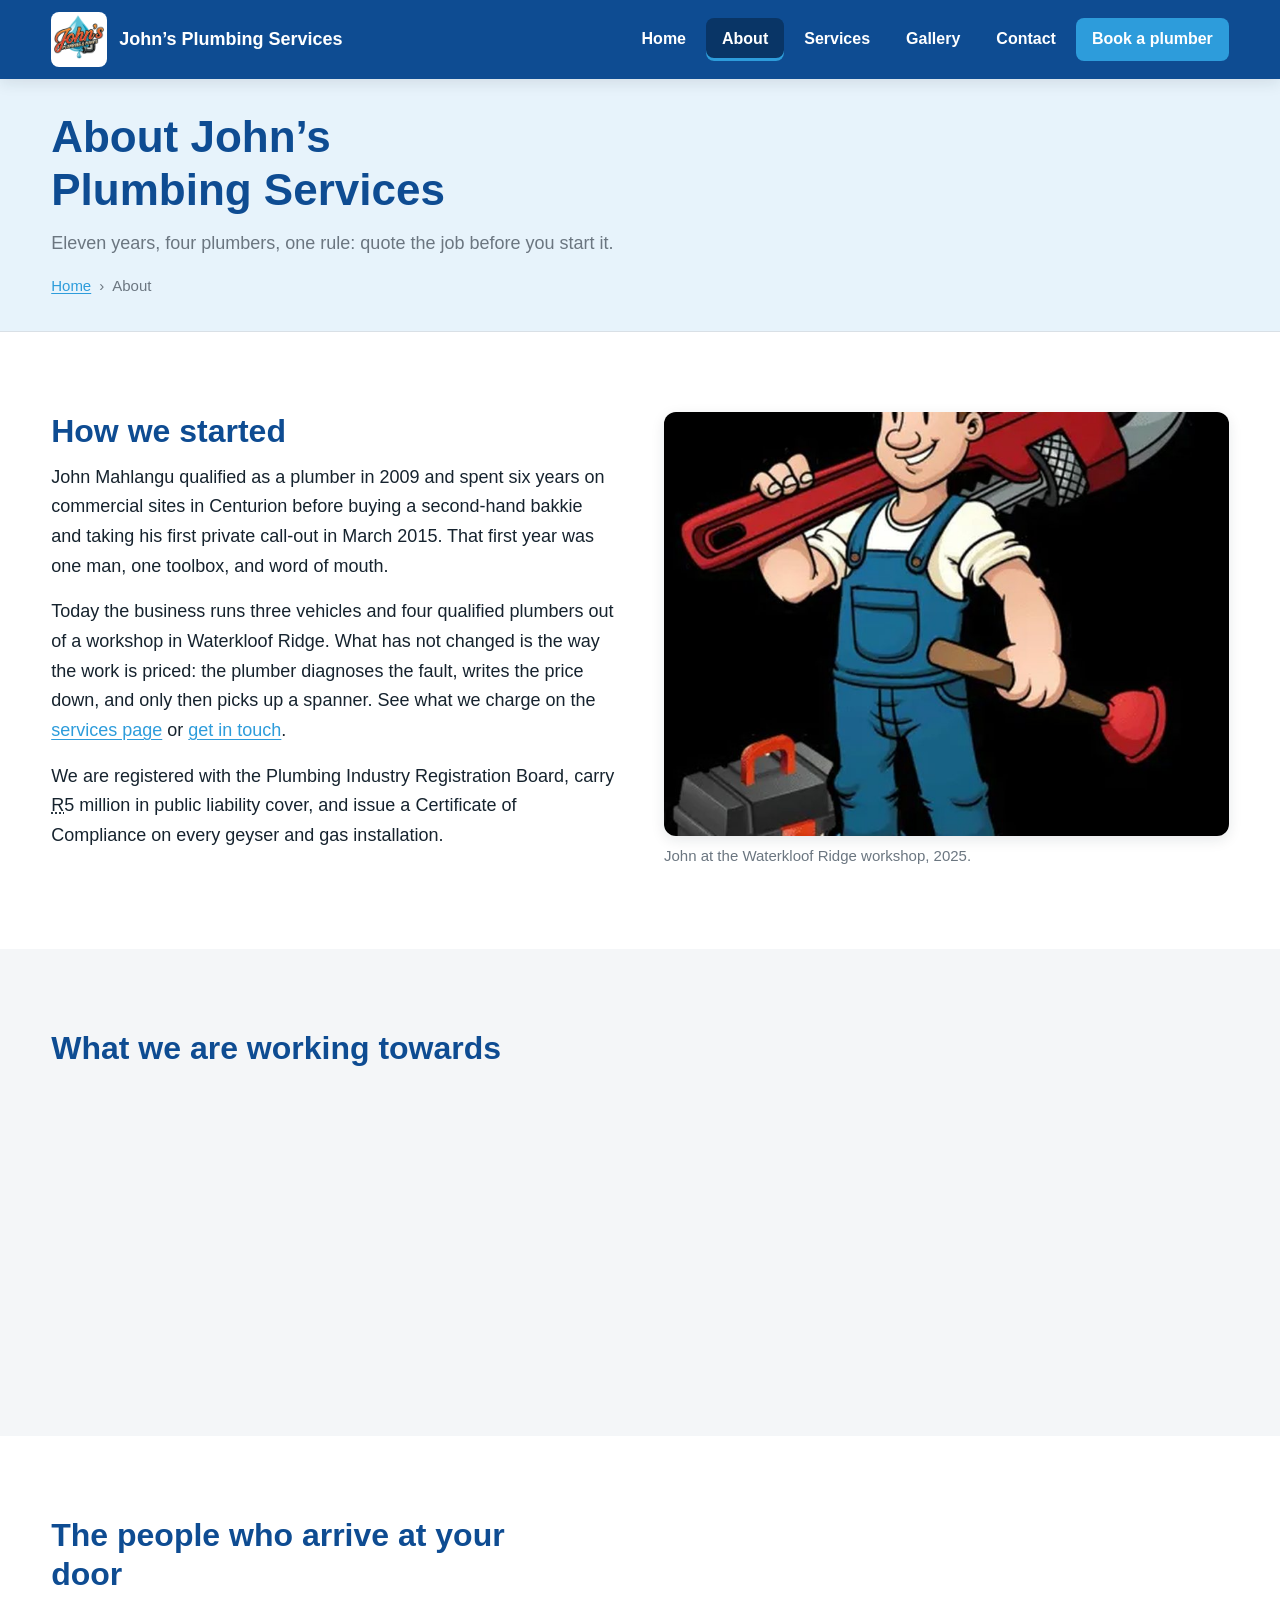
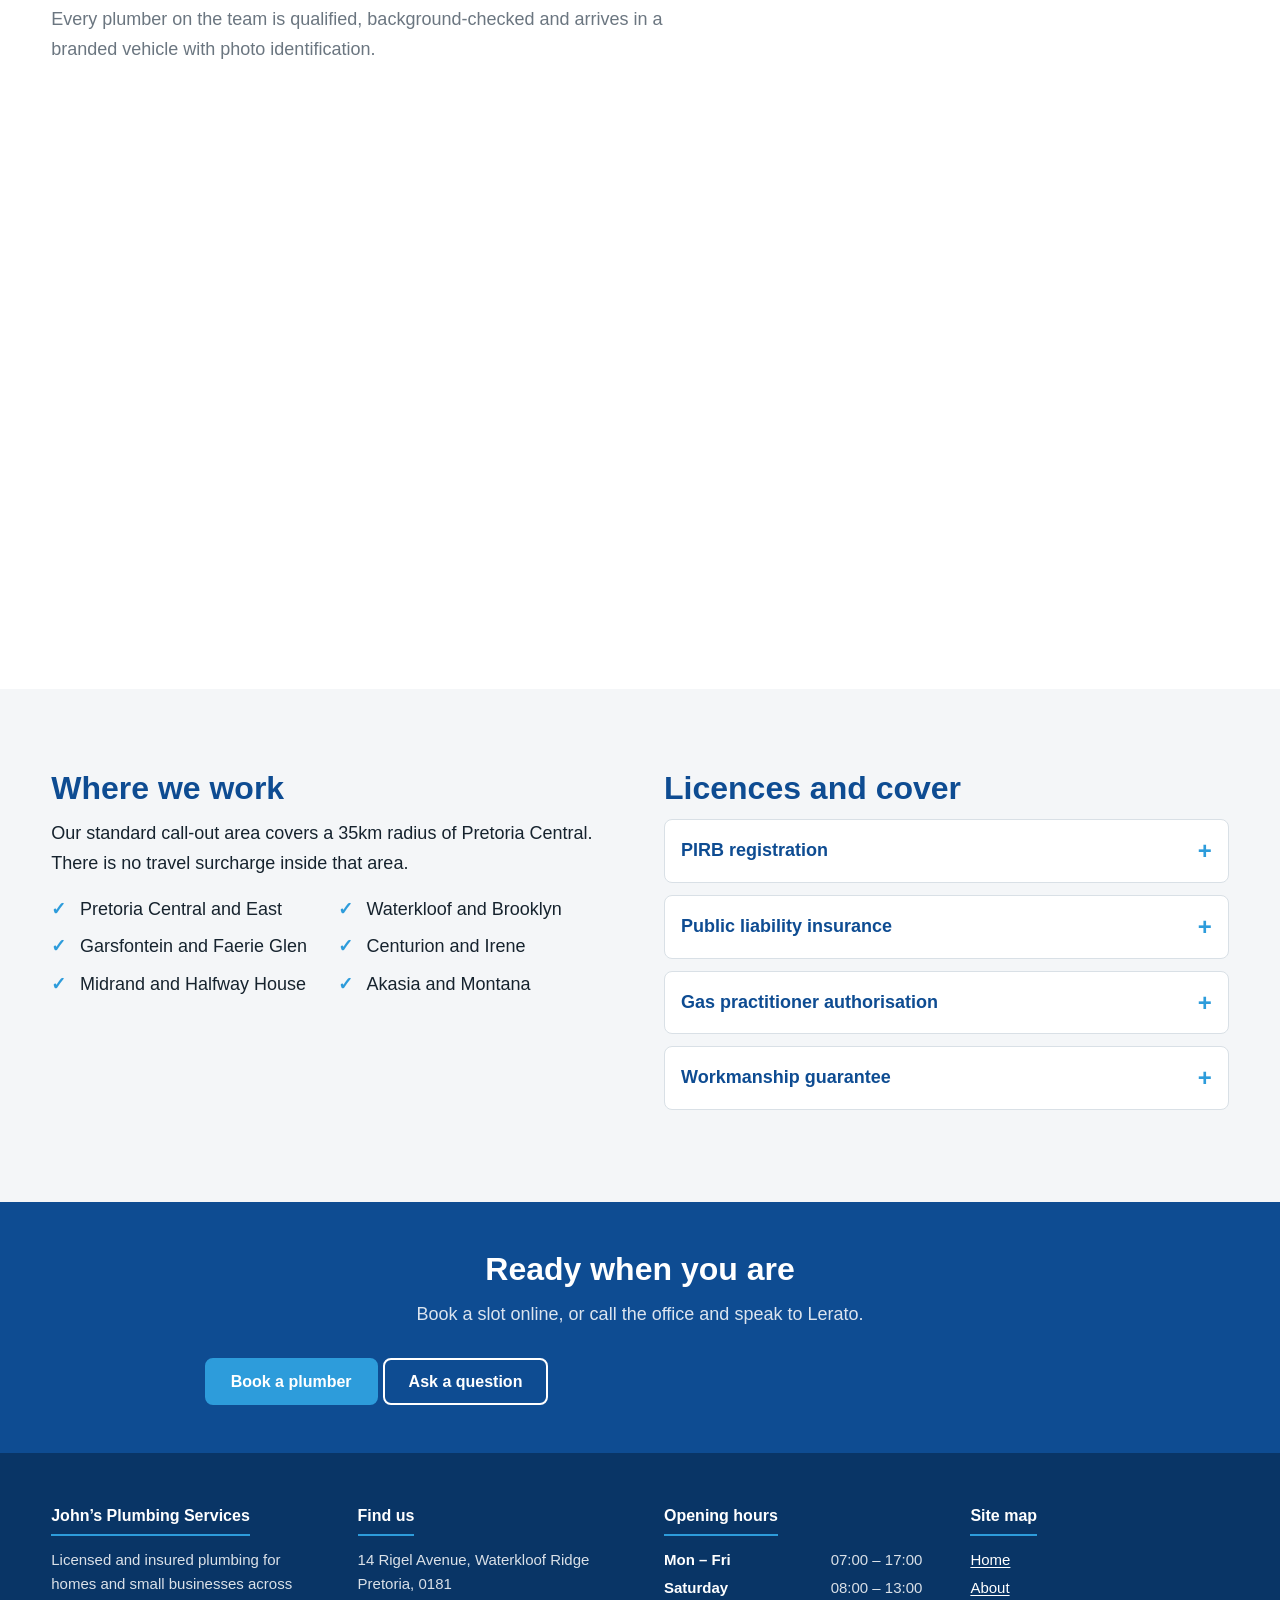
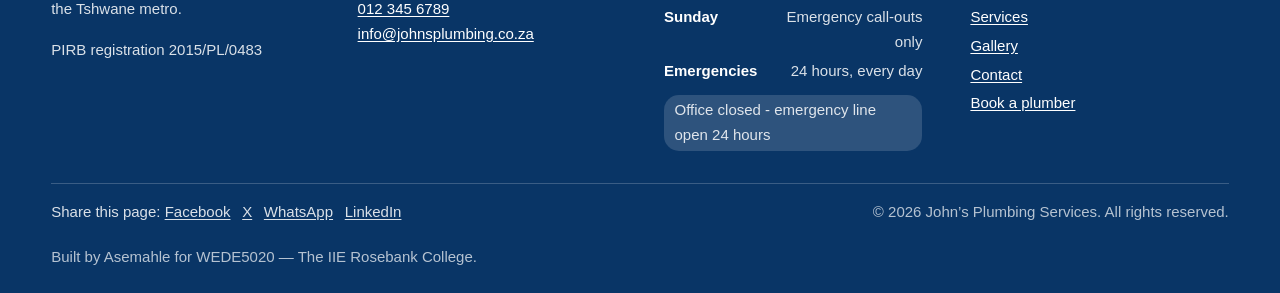
==== commit d1e8da66: "Updates" ====
--- a/about.html
+++ b/about.html
@@ -11,6 +11,18 @@
   <meta name="description" content="Meet the team behind John's Plumbing Services. A PIRB-registered Pretoria plumbing business trading since 2015, with four qualified plumbers and a written workmanship guarantee.">
   <meta name="keywords" content="about John's Plumbing, PIRB registered plumber, plumbing team Pretoria, qualified plumbers Gauteng">
   <meta name="author" content="John's Plumbing Services">
+  <meta http-equiv="Content-Security-Policy" content="default-src 'self'; script-src 'self'; style-src 'self' https://fonts.googleapis.com; font-src https://fonts.gstatic.com; img-src 'self' data: https://tile.openstreetmap.org; connect-src https://jsonplaceholder.typicode.com; form-action 'self' https://jsonplaceholder.typicode.com; base-uri 'self'; object-src 'none'">
+  <meta name="referrer" content="strict-origin-when-cross-origin">
+  <meta name="theme-color" content="#0e4c92">
+  <meta name="robots" content="index, follow">
+  <link rel="canonical" href="https://mahlesoftdev.github.io/WEDE5020/about.html">
+  <meta property="og:title" content="About us | John's Plumbing Services">
+  <meta property="og:description" content="Meet the team behind John's Plumbing Services. A PIRB-registered Pretoria plumbing business trading since 2015, with four qualified plumbers and a written workmanship guarantee.">
+  <meta property="og:type" content="website">
+  <meta property="og:url" content="https://mahlesoftdev.github.io/WEDE5020/about.html">
+  <meta property="og:image" content="https://mahlesoftdev.github.io/WEDE5020/images/hero-plumber-1200.jpg">
+  <meta property="og:locale" content="en_ZA">
+  <meta name="twitter:card" content="summary_large_image">
 
   <title>About us | John's Plumbing Services</title>
 
@@ -92,7 +104,7 @@
             Today the business runs three vehicles and four qualified plumbers out
             of a workshop in Waterkloof Ridge. What has not changed is the way the
             work is priced: the plumber diagnoses the fault, writes the price down,
-            and only then picks up a spanner.
+            and only then picks up a spanner. See what we charge on the <a href="services.html">services page</a> or <a href="contact.html">get in touch</a>.
           </p>
           <p>
             We are registered with the Plumbing Industry Registration Board, carry
@@ -332,5 +344,7 @@
     </div>
   </footer>
 
+  <script src="js/vendor/jquery.min.js" defer></script>
+  <script src="js/main.js" defer></script>
 </body>
 </html>
--- a/css/style.css
+++ b/css/style.css
@@ -1797,3 +1797,83 @@
     color: #555;
   }
 }
+
+
+/* ==========================================================================
+   20. PART 3 - JAVASCRIPT ENHANCEMENTS
+   Modal, tabs, lightbox, filters, form feedback, map, animations.
+   ========================================================================== */
+
+/* Scroll-in animation (only applied when JS adds .reveal) */
+.reveal { opacity: 0; transform: translateY(1rem); transition: opacity 500ms ease, transform 500ms ease; }
+.reveal.is-visible { opacity: 1; transform: none; }
+
+/* Back to top */
+.to-top {
+  position: fixed; right: 1rem; bottom: 1rem; z-index: 50;
+  width: 2.75rem; height: 2.75rem; border: 0; border-radius: 50%;
+  background: var(--colour-navy); color: var(--colour-white); font-size: 1.25rem; cursor: pointer;
+  box-shadow: var(--shadow-md); opacity: 0; visibility: hidden; transition: opacity var(--transition);
+}
+.to-top.is-visible { opacity: 1; visibility: visible; }
+
+/* Footer badge and share links */
+.status-badge { display: inline-block; margin-top: var(--space-sm); padding: 0.2em 0.7em; border-radius: 1em; font-size: var(--size-sm); background: rgba(255,255,255,0.15); }
+.status-badge.is-open { background: #1d7a46; }
+.share a { margin-right: 0.5em; color: inherit; }
+
+/* Toolbar: search, select and filter controls */
+.toolbar { display: grid; gap: var(--space-md); margin-bottom: var(--space-md); }
+.toolbar__count { font-size: var(--size-sm); color: var(--colour-grey); margin-bottom: var(--space-md); }
+.filter-group { display: flex; flex-wrap: wrap; gap: var(--space-xs); }
+.filter-btn { padding: 0.5em 1em; border: 2px solid var(--colour-navy); border-radius: 2em; background: var(--colour-white); color: var(--colour-navy); font-weight: 600; cursor: pointer; transition: background var(--transition), color var(--transition); }
+.filter-btn:hover, .filter-btn.is-active { background: var(--colour-navy); color: var(--colour-white); }
+@media screen and (min-width: 48em) { .toolbar { grid-template-columns: 2fr 1fr 1fr auto; align-items: end; } }
+
+/* Tabs */
+.tabs__list { display: flex; flex-wrap: wrap; gap: var(--space-2xs); border-bottom: 2px solid var(--colour-grey-line); }
+.tabs__tab { padding: 0.75em 1.25em; border: 0; border-bottom: 3px solid transparent; background: none; font-family: var(--font-heading); font-weight: 600; color: var(--colour-grey); cursor: pointer; }
+.tabs__tab:hover { color: var(--colour-navy); }
+.tabs__tab.is-active { color: var(--colour-navy); border-bottom-color: var(--colour-blue); }
+.tabs__panel { padding: var(--space-lg) 0; }
+
+/* Modal */
+.modal { position: fixed; inset: 0; z-index: 100; display: grid; place-items: center; padding: var(--space-md); background: rgba(9, 53, 102, 0.7); }
+.modal[hidden] { display: none; }
+.modal__box { position: relative; width: min(100%, 38rem); max-height: 90vh; overflow: auto; padding: var(--space-xl); background: var(--colour-white); border-radius: var(--radius-lg); box-shadow: var(--shadow-lg); animation: pop 200ms ease; }
+.modal__close { position: absolute; top: 0.5rem; right: 0.75rem; border: 0; background: none; font-size: 2rem; line-height: 1; cursor: pointer; color: var(--colour-grey); }
+.modal__actions { display: flex; flex-wrap: wrap; gap: var(--space-sm); margin-top: var(--space-md); }
+.modal-open { overflow: hidden; }
+.email-preview { white-space: pre-wrap; word-break: break-word; padding: var(--space-md); background: var(--colour-grey-light); border-radius: var(--radius-md); font-family: monospace; font-size: var(--size-sm); }
+@keyframes pop { from { opacity: 0; transform: scale(0.96); } to { opacity: 1; transform: none; } }
+
+/* Lightbox */
+.gallery__zoom { display: block; width: 100%; padding: 0; border: 0; background: none; cursor: zoom-in; }
+.lightbox { position: fixed; inset: 0; z-index: 110; display: flex; align-items: center; justify-content: center; gap: var(--space-sm); padding: var(--space-md); background: rgba(0, 0, 0, 0.88); }
+.lightbox[hidden] { display: none; }
+.lightbox__figure { max-width: min(100%, 60rem); color: var(--colour-white); text-align: center; }
+.lightbox__img { max-height: 75vh; width: auto; margin: 0 auto; border-radius: var(--radius-md); }
+.lightbox__caption { margin-top: var(--space-sm); font-size: var(--size-sm); }
+.lightbox__close, .lightbox__nav { border: 0; background: rgba(255,255,255,0.15); color: var(--colour-white); cursor: pointer; border-radius: 50%; width: 2.75rem; height: 2.75rem; font-size: 1.75rem; line-height: 1; flex: none; }
+.lightbox__close { position: absolute; top: 1rem; right: 1rem; }
+.lightbox__close:hover, .lightbox__nav:hover { background: rgba(255,255,255,0.3); }
+
+/* Form feedback */
+.field__error { display: block; min-height: 0; margin-top: var(--space-2xs); font-size: var(--size-sm); font-weight: 600; color: var(--colour-alert); }
+.field__input[aria-invalid="true"] { border-color: var(--colour-alert); background-color: var(--colour-alert-tint); }
+.hp { position: absolute; left: -9999px; height: 0; overflow: hidden; }
+.form__status { padding: var(--space-sm) var(--space-md); border-radius: var(--radius-md); font-weight: 600; margin-bottom: var(--space-md); }
+.form__status[hidden] { display: none; }
+.form__status--error { background: var(--colour-alert-tint); color: var(--colour-alert); }
+.form__status--success { background: #e6f4ec; color: #1d7a46; }
+.form-result { margin-top: var(--space-xl); padding: var(--space-lg); border: 2px solid var(--colour-blue); border-radius: var(--radius-lg); background: var(--colour-blue-light); }
+.form-result[hidden] { display: none; }
+.form-result__title { font-size: var(--size-lg); margin-bottom: var(--space-md); }
+.result-list { display: grid; grid-template-columns: max-content 1fr; gap: var(--space-xs) var(--space-md); margin-bottom: var(--space-md); }
+.result-list dt { font-weight: 600; color: var(--colour-navy); }
+
+/* Map */
+.map { height: 20rem; border-radius: var(--radius-md); overflow: hidden; background: var(--colour-blue-light); }
+.map__fallback { padding: var(--space-md); }
+
+@media print { .to-top, .modal, .lightbox, .share, .toolbar { display: none; } }
